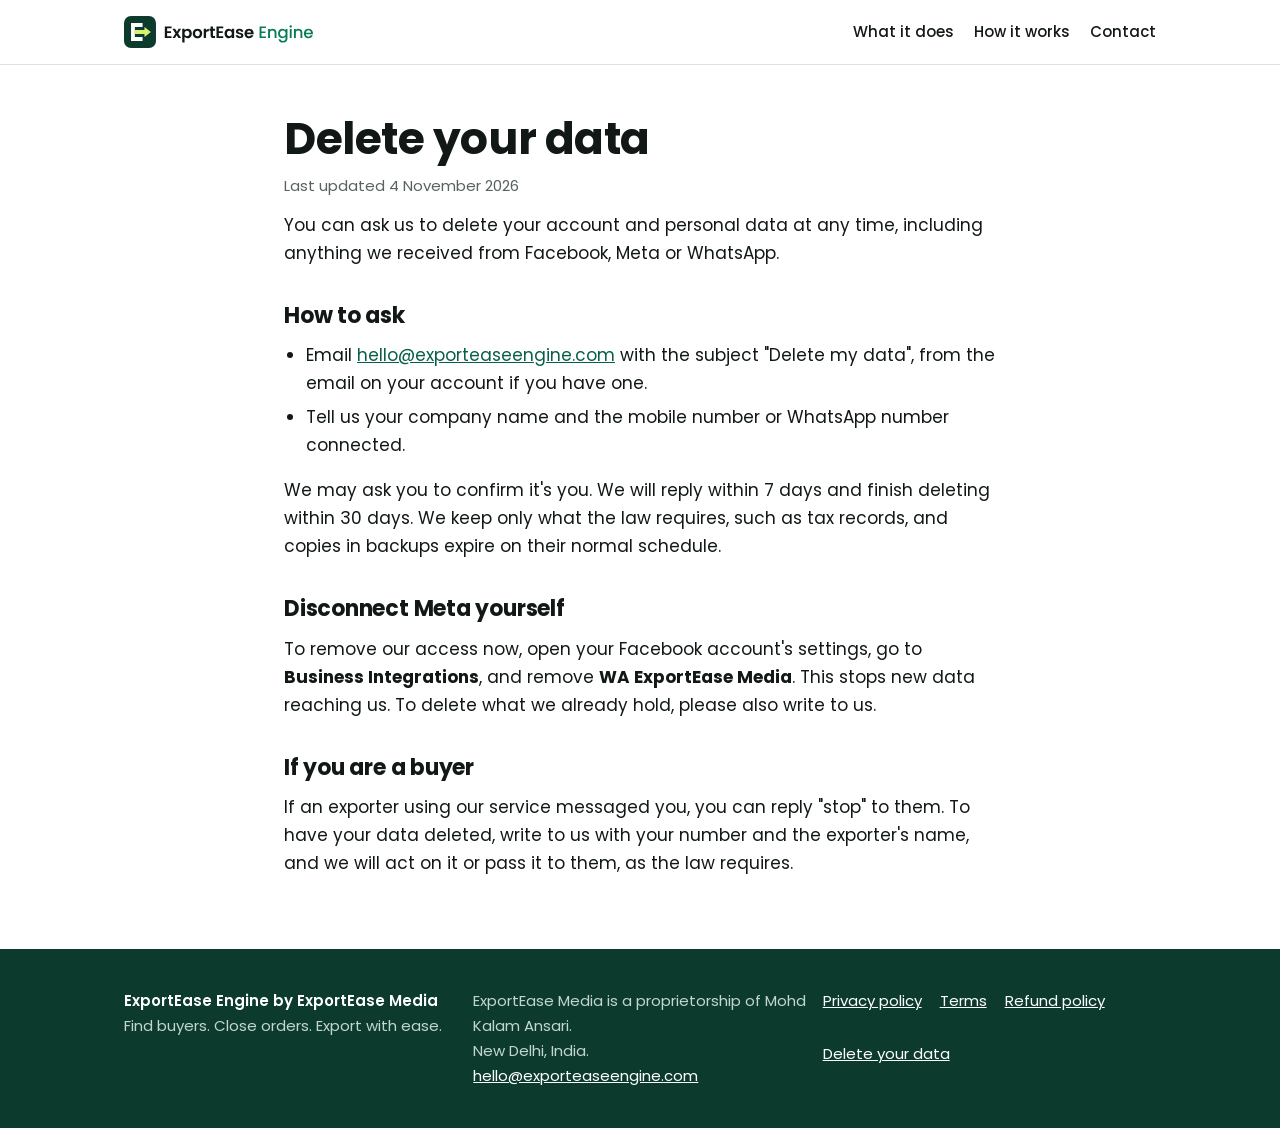
==== data-deletion.html @ 26cfd8d9 "Public site: coming soon page and legal pages" ====
<!doctype html>
<html lang="en">
<head>
<meta charset="utf-8">
<meta name="viewport" content="width=device-width, initial-scale=1">
<title>Delete your data | ExportEase Engine</title>
<meta name="description" content="How to ask ExportEase Engine to delete your data, including data received from Facebook and WhatsApp.">
<link rel="icon" href="favicon.svg" type="image/svg+xml">
<link rel="preconnect" href="https://fonts.googleapis.com">
<link rel="preconnect" href="https://fonts.gstatic.com" crossorigin>
<link rel="stylesheet" href="https://fonts.googleapis.com/css2?family=Poppins:wght@400;500;600;700&amp;display=swap">
<link rel="stylesheet" href="site.css">
</head>
<body>
<a class="skip" href="#main">Skip to the page</a>
<header class="top"><div class="wrap">
<a href="index.html"><img src="logo.svg" alt="ExportEase Engine" width="200" height="32"></a>
<nav aria-label="Main"><a href="index.html#what">What it does</a><a href="index.html#how">How it works</a><a href="mailto:hello@exporteaseengine.com">Contact</a></nav>
</div></header>
<main id="main">
<article class="doc"><div class="wrap">
<h1>Delete your data</h1>
<p class="when">Last updated 4 November 2026</p>

<p>You can ask us to delete your account and personal data at any time, including anything we received from Facebook, Meta or WhatsApp.</p>

<h2>How to ask</h2>
<ul>
<li>Email <a href="mailto:hello@exporteaseengine.com?subject=Delete%20my%20data">hello@exporteaseengine.com</a> with the subject "Delete my data", from the email on your account if you have one.</li>
<li>Tell us your company name and the mobile number or WhatsApp number connected.</li>
</ul>
<p>We may ask you to confirm it's you. We will reply within 7 days and finish deleting within 30 days. We keep only what the law requires, such as tax records, and copies in backups expire on their normal schedule.</p>

<h2>Disconnect Meta yourself</h2>
<p>To remove our access now, open your Facebook account's settings, go to <strong>Business Integrations</strong>, and remove <strong>WA ExportEase Media</strong>. This stops new data reaching us. To delete what we already hold, please also write to us.</p>

<h2>If you are a buyer</h2>
<p>If an exporter using our service messaged you, you can reply "stop" to them. To have your data deleted, write to us with your number and the exporter's name, and we will act on it or pass it to them, as the law requires.</p>

</div></article>
</main>
<footer class="foot"><div class="wrap">
<div><strong>ExportEase Engine by ExportEase Media</strong><br>Find buyers. Close orders. Export with ease.</div>
<div>ExportEase Media is a proprietorship of Mohd Kalam Ansari.<br>New Delhi, India. <a href="mailto:hello@exporteaseengine.com">hello@exporteaseengine.com</a></div>
<nav aria-label="Legal"><a href="privacy.html">Privacy policy</a><a href="terms.html">Terms</a><a href="refund.html">Refund policy</a><a href="data-deletion.html">Delete your data</a></nav>
</div></footer>
</body>
</html>
---- site.css ----
:root{--ink:#111816;--ink2:#36423E;--mut:#56635E;--soft:#F3F5F4;--line:#DDE3E0;--forest:#0C3B2E;--em:#0B7A5B;--em-d:#085F47;--lime:#D6F36B}
*{box-sizing:border-box}
html{-webkit-text-size-adjust:100%}
body{margin:0;background:#fff;color:var(--ink);font:400 17px/1.65 Poppins,system-ui,-apple-system,"Segoe UI",sans-serif}
a{color:var(--em-d)}
a:hover{color:var(--ink)}
img{display:block;max-width:100%}
h1,h2,h3{line-height:1.2;margin:0;font-weight:700;letter-spacing:-.01em}
p{margin:0}
.wrap{max-width:1080px;margin:0 auto;padding:0 24px}
.skip{position:absolute;left:-999px}
.skip:focus{left:16px;top:12px;background:#fff;padding:8px 12px;z-index:2}
.top{border-bottom:1px solid var(--line)}
.top .wrap{display:flex;flex-wrap:wrap;gap:12px 24px;align-items:center;justify-content:space-between;padding-top:16px;padding-bottom:16px}
.top img{height:32px;width:auto}
.top nav{display:flex;flex-wrap:wrap;gap:6px 20px;font-weight:500;font-size:15px}
.top nav a{color:var(--ink);text-decoration:none}
.top nav a:hover{color:var(--em-d);text-decoration:underline}
.btn{display:inline-flex;align-items:center;justify-content:center;min-height:48px;padding:0 22px;border-radius:8px;background:var(--lime);color:var(--forest);font-weight:600;text-decoration:none}
.btn:hover{background:#fff;color:var(--forest)}
.hero{background:var(--forest);color:#fff;padding:72px 0}
.hero h1{font-size:clamp(38px,7vw,68px);max-width:14em}
.hero p{font-size:clamp(18px,2.4vw,21px);max-width:36em;margin-top:20px;color:#DCE7E2}
.hero .tag{display:inline-block;margin:0 0 20px;padding:4px 12px;border-radius:999px;background:var(--lime);color:var(--forest);font-size:14px;font-weight:600}
.hero .btn{margin-top:32px}
.band{padding:64px 0}
.band.soft{background:var(--soft)}
.band h2{font-size:clamp(26px,4vw,38px)}
.lead{color:var(--ink2);margin-top:12px;max-width:40em}
.cards{display:grid;grid-template-columns:repeat(auto-fit,minmax(240px,1fr));gap:20px;margin-top:32px}
.cards>div{background:#fff;border:1px solid var(--line);border-radius:10px;padding:22px}
.cards h3{font-size:19px}
.cards p{color:var(--ink2);font-size:15.5px;margin-top:8px}
.steps{list-style:none;counter-reset:s;padding:0;margin:32px 0 0;display:grid;grid-template-columns:repeat(auto-fit,minmax(220px,1fr));gap:24px}
.steps li{counter-increment:s}
.steps li::before{content:counter(s);display:flex;width:36px;height:36px;align-items:center;justify-content:center;border-radius:50%;background:var(--forest);color:#fff;font-weight:600;margin-bottom:12px}
.steps h3{font-size:18px}
.steps p{color:var(--ink2);font-size:15.5px;margin-top:6px}
.doc{padding:48px 0 72px}
.doc .wrap{max-width:760px}
.doc h1{font-size:clamp(32px,5vw,44px)}
.doc .when{color:var(--mut);font-size:15px;margin-top:8px}
.doc h2{font-size:22px;margin-top:36px}
.doc p,.doc ul{margin-top:12px}
.doc ul{padding-left:22px}
.doc li{margin-top:6px}
.foot{background:var(--forest);color:#C3D6CE;padding:40px 0;font-size:15px}
.foot a{color:#fff}
.foot .wrap{display:grid;gap:16px;grid-template-columns:repeat(auto-fit,minmax(260px,1fr))}
.foot strong{color:#fff;font-weight:600}
.foot nav{display:flex;flex-wrap:wrap;gap:6px 18px}
@media (max-width:560px){.hero{padding:48px 0}.band{padding:44px 0}.wrap{padding:0 16px}}
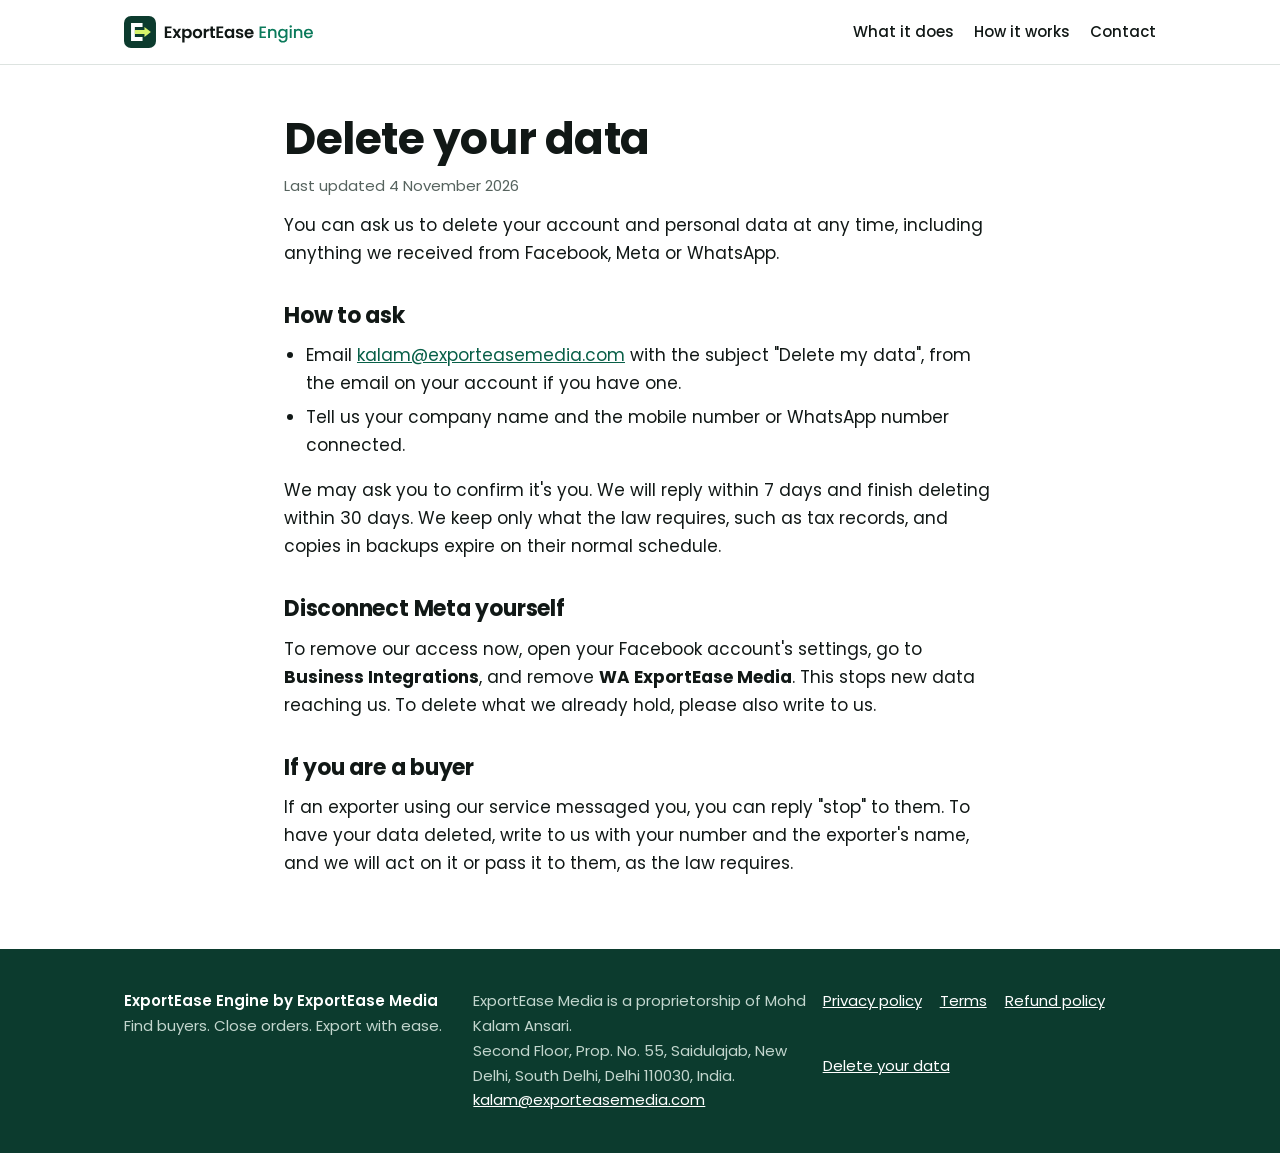
==== commit 157d2a13: "Add contact email and registered address" ====
--- a/data-deletion.html
+++ b/data-deletion.html
@@ -15,7 +15,7 @@
 <a class="skip" href="#main">Skip to the page</a>
 <header class="top"><div class="wrap">
 <a href="index.html"><img src="logo.svg" alt="ExportEase Engine" width="200" height="32"></a>
-<nav aria-label="Main"><a href="index.html#what">What it does</a><a href="index.html#how">How it works</a><a href="mailto:hello@exporteaseengine.com">Contact</a></nav>
+<nav aria-label="Main"><a href="index.html#what">What it does</a><a href="index.html#how">How it works</a><a href="mailto:kalam@exporteasemedia.com">Contact</a></nav>
 </div></header>
 <main id="main">
 <article class="doc"><div class="wrap">
@@ -26,7 +26,7 @@
 
 <h2>How to ask</h2>
 <ul>
-<li>Email <a href="mailto:hello@exporteaseengine.com?subject=Delete%20my%20data">hello@exporteaseengine.com</a> with the subject "Delete my data", from the email on your account if you have one.</li>
+<li>Email <a href="mailto:kalam@exporteasemedia.com?subject=Delete%20my%20data">kalam@exporteasemedia.com</a> with the subject "Delete my data", from the email on your account if you have one.</li>
 <li>Tell us your company name and the mobile number or WhatsApp number connected.</li>
 </ul>
 <p>We may ask you to confirm it's you. We will reply within 7 days and finish deleting within 30 days. We keep only what the law requires, such as tax records, and copies in backups expire on their normal schedule.</p>
@@ -41,7 +41,7 @@
 </main>
 <footer class="foot"><div class="wrap">
 <div><strong>ExportEase Engine by ExportEase Media</strong><br>Find buyers. Close orders. Export with ease.</div>
-<div>ExportEase Media is a proprietorship of Mohd Kalam Ansari.<br>New Delhi, India. <a href="mailto:hello@exporteaseengine.com">hello@exporteaseengine.com</a></div>
+<div>ExportEase Media is a proprietorship of Mohd Kalam Ansari.<br>Second Floor, Prop. No. 55, Saidulajab, New Delhi, South Delhi, Delhi 110030, India.<br><a href="mailto:kalam@exporteasemedia.com">kalam@exporteasemedia.com</a></div>
 <nav aria-label="Legal"><a href="privacy.html">Privacy policy</a><a href="terms.html">Terms</a><a href="refund.html">Refund policy</a><a href="data-deletion.html">Delete your data</a></nav>
 </div></footer>
 </body>
